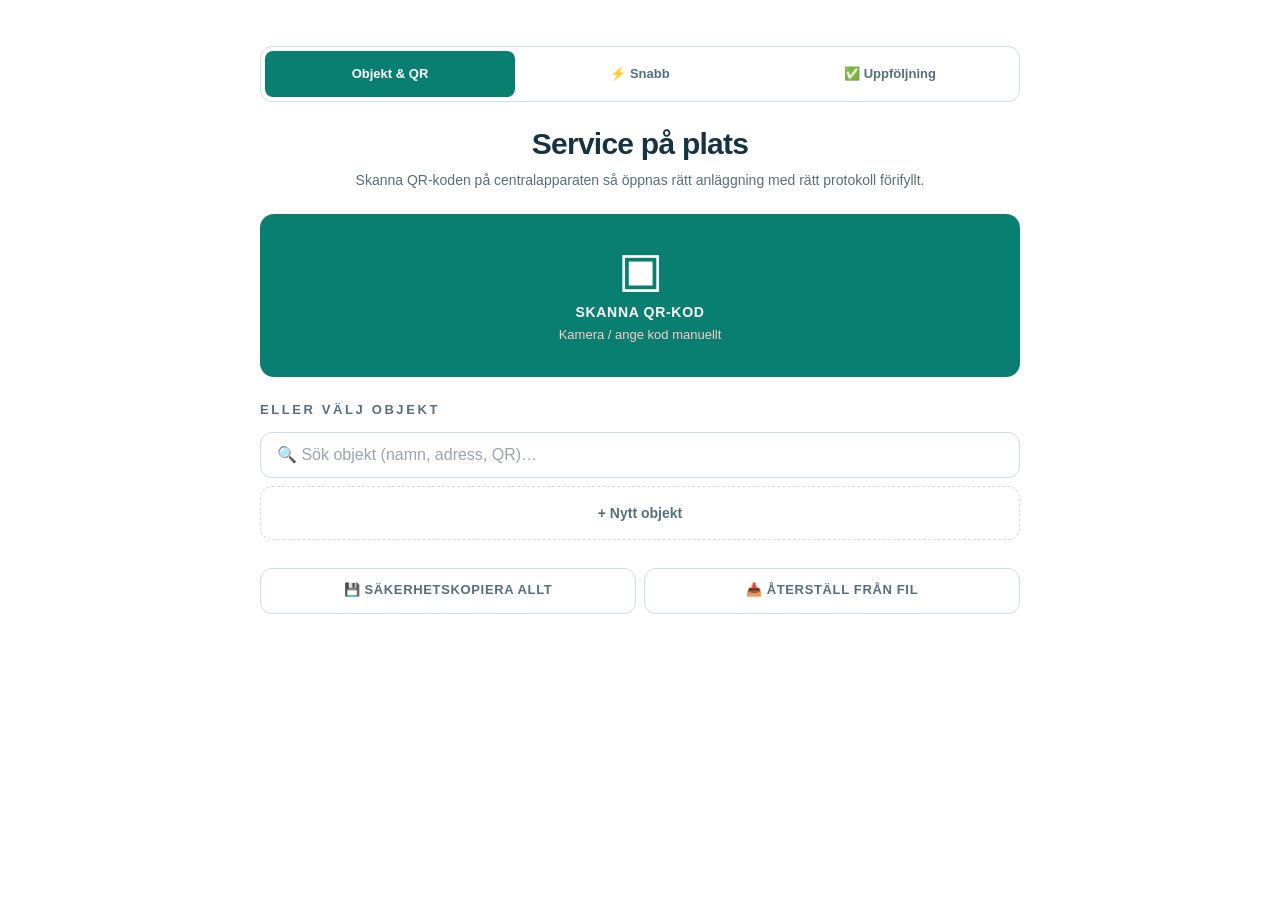
==== workspace.html @ cbe1acc6 "Add SakerhetSnabben Offline 1.4 for GitHub Pages" ====
<!doctype html><html lang="sv"><head><meta charset="utf-8"><meta name="viewport" content="width=device-width, initial-scale=1, viewport-fit=cover"><meta name="sn-offline-app" content="v1"><title>Objekt och protokoll · SäkerhetSnabben Offline</title><link rel="stylesheet" href="./engine.css"><link rel="stylesheet" href="./workspace.css"></head><body><div id="root"><p style="padding:24px">Öppnar din lokala arbetsyta…</p></div><datalist id="larmsandare-modeller"><option value="Contal Cat12Ce"></option></datalist><script src="./objects.js"></script><script src="./storage.js"></script><script>window.localReady.then(()=>{const script=document.createElement('script');script.src='./engine.js';document.body.append(script);}).catch(()=>{document.getElementById('root').textContent='Kunde inte öppna lokal lagring. Prova utan privat surfning.';});</script></body></html>
---- engine.css ----
*,:after,:before{--tw-border-spacing-x:0;--tw-border-spacing-y:0;--tw-translate-x:0;--tw-translate-y:0;--tw-rotate:0;--tw-skew-x:0;--tw-skew-y:0;--tw-scale-x:1;--tw-scale-y:1;--tw-pan-x: ;--tw-pan-y: ;--tw-pinch-zoom: ;--tw-scroll-snap-strictness:proximity;--tw-gradient-from-position: ;--tw-gradient-via-position: ;--tw-gradient-to-position: ;--tw-ordinal: ;--tw-slashed-zero: ;--tw-numeric-figure: ;--tw-numeric-spacing: ;--tw-numeric-fraction: ;--tw-ring-inset: ;--tw-ring-offset-width:0px;--tw-ring-offset-color:#fff;--tw-ring-color:rgba(59,130,246,.5);--tw-ring-offset-shadow:0 0 #0000;--tw-ring-shadow:0 0 #0000;--tw-shadow:0 0 #0000;--tw-shadow-colored:0 0 #0000;--tw-blur: ;--tw-brightness: ;--tw-contrast: ;--tw-grayscale: ;--tw-hue-rotate: ;--tw-invert: ;--tw-saturate: ;--tw-sepia: ;--tw-drop-shadow: ;--tw-backdrop-blur: ;--tw-backdrop-brightness: ;--tw-backdrop-contrast: ;--tw-backdrop-grayscale: ;--tw-backdrop-hue-rotate: ;--tw-backdrop-invert: ;--tw-backdrop-opacity: ;--tw-backdrop-saturate: ;--tw-backdrop-sepia: ;--tw-contain-size: ;--tw-contain-layout: ;--tw-contain-paint: ;--tw-contain-style: }::backdrop{--tw-border-spacing-x:0;--tw-border-spacing-y:0;--tw-translate-x:0;--tw-translate-y:0;--tw-rotate:0;--tw-skew-x:0;--tw-skew-y:0;--tw-scale-x:1;--tw-scale-y:1;--tw-pan-x: ;--tw-pan-y: ;--tw-pinch-zoom: ;--tw-scroll-snap-strictness:proximity;--tw-gradient-from-position: ;--tw-gradient-via-position: ;--tw-gradient-to-position: ;--tw-ordinal: ;--tw-slashed-zero: ;--tw-numeric-figure: ;--tw-numeric-spacing: ;--tw-numeric-fraction: ;--tw-ring-inset: ;--tw-ring-offset-width:0px;--tw-ring-offset-color:#fff;--tw-ring-color:rgba(59,130,246,.5);--tw-ring-offset-shadow:0 0 #0000;--tw-ring-shadow:0 0 #0000;--tw-shadow:0 0 #0000;--tw-shadow-colored:0 0 #0000;--tw-blur: ;--tw-brightness: ;--tw-contrast: ;--tw-grayscale: ;--tw-hue-rotate: ;--tw-invert: ;--tw-saturate: ;--tw-sepia: ;--tw-drop-shadow: ;--tw-backdrop-blur: ;--tw-backdrop-brightness: ;--tw-backdrop-contrast: ;--tw-backdrop-grayscale: ;--tw-backdrop-hue-rotate: ;--tw-backdrop-invert: ;--tw-backdrop-opacity: ;--tw-backdrop-saturate: ;--tw-backdrop-sepia: ;--tw-contain-size: ;--tw-contain-layout: ;--tw-contain-paint: ;--tw-contain-style: }/*! tailwindcss v3.4.14 | MIT License | https://tailwindcss.com*/*,:after,:before{box-sizing:border-box;border:0 solid #e5e7eb}:after,:before{--tw-content:""}:host,html{line-height:1.5;-webkit-text-size-adjust:100%;-moz-tab-size:4;-o-tab-size:4;tab-size:4;font-family:ui-sans-serif,system-ui,sans-serif,Apple Color Emoji,Segoe UI Emoji,Segoe UI Symbol,Noto Color Emoji;font-feature-settings:normal;font-variation-settings:normal;-webkit-tap-highlight-color:transparent}body{margin:0;line-height:inherit}hr{height:0;color:inherit;border-top-width:1px}abbr:where([title]){-webkit-text-decoration:underline dotted;text-decoration:underline dotted}h1,h2,h3,h4,h5,h6{font-size:inherit;font-weight:inherit}a{color:inherit;text-decoration:inherit}b,strong{font-weight:bolder}code,kbd,pre,samp{font-family:ui-monospace,SFMono-Regular,Menlo,Monaco,Consolas,Liberation Mono,Courier New,monospace;font-feature-settings:normal;font-variation-settings:normal;font-size:1em}small{font-size:80%}sub,sup{font-size:75%;line-height:0;position:relative;vertical-align:baseline}sub{bottom:-.25em}sup{top:-.5em}table{text-indent:0;border-color:inherit;border-collapse:collapse}button,input,optgroup,select,textarea{font-family:inherit;font-feature-settings:inherit;font-variation-settings:inherit;font-size:100%;font-weight:inherit;line-height:inherit;letter-spacing:inherit;color:inherit;margin:0;padding:0}button,select{text-transform:none}button,input:where([type=button]),input:where([type=reset]),input:where([type=submit]){-webkit-appearance:button;background-color:transparent;background-image:none}:-moz-focusring{outline:auto}:-moz-ui-invalid{box-shadow:none}progress{vertical-align:baseline}::-webkit-inner-spin-button,::-webkit-outer-spin-button{height:auto}[type=search]{-webkit-appearance:textfield;outline-offset:-2px}::-webkit-search-decoration{-webkit-appearance:none}::-webkit-file-upload-button{-webkit-appearance:button;font:inherit}summary{display:list-item}blockquote,dd,dl,figure,h1,h2,h3,h4,h5,h6,hr,p,pre{margin:0}fieldset{margin:0}fieldset,legend{padding:0}menu,ol,ul{list-style:none;margin:0;padding:0}dialog{padding:0}textarea{resize:vertical}input::-moz-placeholder,textarea::-moz-placeholder{opacity:1;color:#9ca3af}input::placeholder,textarea::placeholder{opacity:1;color:#9ca3af}[role=button],button{cursor:pointer}:disabled{cursor:default}audio,canvas,embed,iframe,img,object,svg,video{display:block;vertical-align:middle}img,video{max-width:100%;height:auto}[hidden]:where(:not([hidden=until-found])){display:none}.pointer-events-none{pointer-events:none}.collapse{visibility:collapse}.fixed{position:fixed}.absolute{position:absolute}.relative{position:relative}.sticky{position:sticky}.inset-0{inset:0}.inset-8{inset:2rem}.inset-x-8{left:2rem;right:2rem}.-right-2{right:-.5rem}.-top-2{top:-.5rem}.left-1\/2{left:50%}.right-4{right:1rem}.top-0{top:0}.top-16{top:4rem}.top-4{top:1rem}.top-\[57px\]{top:57px}.z-30{z-index:30}.z-40{z-index:40}.z-50{z-index:50}.col-span-1{grid-column:span 1/span 1}.col-span-2{grid-column:span 2/span 2}.col-span-3{grid-column:span 3/span 3}.mx-auto{margin-left:auto;margin-right:auto}.mb-1{margin-bottom:.25rem}.mb-2{margin-bottom:.5rem}.mb-3{margin-bottom:.75rem}.mb-5{margin-bottom:1.25rem}.mr-auto{margin-right:auto}.mt-0\.5{margin-top:.125rem}.mt-1{margin-top:.25rem}.mt-1\.5{margin-top:.375rem}.mt-2{margin-top:.5rem}.mt-3{margin-top:.75rem}.mt-4{margin-top:1rem}.block{display:block}.inline-block{display:inline-block}.flex{display:flex}.table{display:table}.grid{display:grid}.hidden{display:none}.h-0\.5{height:.125rem}.h-2\.5{height:.625rem}.h-4{height:1rem}.h-5{height:1.25rem}.h-56{height:14rem}.h-6{height:1.5rem}.h-7{height:1.75rem}.h-full{height:100%}.max-h-32{max-height:8rem}.min-h-screen{min-height:100vh}.w-2\.5{width:.625rem}.w-20{width:5rem}.w-4{width:1rem}.w-48{width:12rem}.w-5{width:1.25rem}.w-6{width:1.5rem}.w-7{width:1.75rem}.w-8{width:2rem}.w-full{width:100%}.min-w-0{min-width:0}.max-w-3xl{max-width:48rem}.max-w-\[480px\]{max-width:480px}.max-w-\[820px\]{max-width:820px}.max-w-md{max-width:28rem}.max-w-sm{max-width:24rem}.flex-1{flex:1 1 0%}.flex-\[2\]{flex:2}.shrink-0{flex-shrink:0}.-translate-x-1\/2{--tw-translate-x:-50%;transform:translate(var(--tw-translate-x),var(--tw-translate-y)) rotate(var(--tw-rotate)) skewX(var(--tw-skew-x)) skewY(var(--tw-skew-y)) scaleX(var(--tw-scale-x)) scaleY(var(--tw-scale-y))}@keyframes pulse{50%{opacity:.5}}.animate-pulse{animation:pulse 2s cubic-bezier(.4,0,.6,1) infinite}.cursor-crosshair{cursor:crosshair}.cursor-pointer{cursor:pointer}.grid-cols-1{grid-template-columns:repeat(1,minmax(0,1fr))}.grid-cols-12{grid-template-columns:repeat(12,minmax(0,1fr))}.grid-cols-2{grid-template-columns:repeat(2,minmax(0,1fr))}.flex-col{flex-direction:column}.flex-wrap{flex-wrap:wrap}.items-start{align-items:flex-start}.items-end{align-items:flex-end}.items-center{align-items:center}.justify-end{justify-content:flex-end}.justify-center{justify-content:center}.justify-between{justify-content:space-between}.gap-1{gap:.25rem}.gap-1\.5{gap:.375rem}.gap-2{gap:.5rem}.gap-2\.5{gap:.625rem}.gap-3{gap:.75rem}.gap-4{gap:1rem}.gap-5{gap:1.25rem}.gap-6{gap:1.5rem}.gap-x-6{-moz-column-gap:1.5rem;column-gap:1.5rem}.gap-y-1\.5{row-gap:.375rem}.space-y-1\.5>:not([hidden])~:not([hidden]){--tw-space-y-reverse:0;margin-top:calc(.375rem*(1 - var(--tw-space-y-reverse)));margin-bottom:calc(.375rem*var(--tw-space-y-reverse))}.space-y-2>:not([hidden])~:not([hidden]){--tw-space-y-reverse:0;margin-top:calc(.5rem*(1 - var(--tw-space-y-reverse)));margin-bottom:calc(.5rem*var(--tw-space-y-reverse))}.space-y-3>:not([hidden])~:not([hidden]){--tw-space-y-reverse:0;margin-top:calc(.75rem*(1 - var(--tw-space-y-reverse)));margin-bottom:calc(.75rem*var(--tw-space-y-reverse))}.space-y-4>:not([hidden])~:not([hidden]){--tw-space-y-reverse:0;margin-top:calc(1rem*(1 - var(--tw-space-y-reverse)));margin-bottom:calc(1rem*var(--tw-space-y-reverse))}.space-y-5>:not([hidden])~:not([hidden]){--tw-space-y-reverse:0;margin-top:calc(1.25rem*(1 - var(--tw-space-y-reverse)));margin-bottom:calc(1.25rem*var(--tw-space-y-reverse))}.space-y-6>:not([hidden])~:not([hidden]){--tw-space-y-reverse:0;margin-top:calc(1.5rem*(1 - var(--tw-space-y-reverse)));margin-bottom:calc(1.5rem*var(--tw-space-y-reverse))}.divide-y>:not([hidden])~:not([hidden]){--tw-divide-y-reverse:0;border-top-width:calc(1px*(1 - var(--tw-divide-y-reverse)));border-bottom-width:calc(1px*var(--tw-divide-y-reverse))}.divide-zinc-800\/70>:not([hidden])~:not([hidden]){border-color:rgba(39,39,42,.7)}.overflow-hidden,.truncate{overflow:hidden}.truncate{text-overflow:ellipsis;white-space:nowrap}.rounded{border-radius:.25rem}.rounded-2xl{border-radius:1rem}.rounded-full{border-radius:9999px}.rounded-lg{border-radius:.5rem}.rounded-md{border-radius:.375rem}.rounded-xl{border-radius:.75rem}.border{border-width:1px}.border-2{border-width:2px}.border-4{border-width:4px}.border-b{border-bottom-width:1px}.border-l{border-left-width:1px}.border-t{border-top-width:1px}.border-dashed{border-style:dashed}.border-amber-400{--tw-border-opacity:1;border-color:rgb(251 191 36/var(--tw-border-opacity))}.border-amber-500\/30{border-color:rgba(245,158,11,.3)}.border-amber-500\/40{border-color:rgba(245,158,11,.4)}.border-emerald-500{--tw-border-opacity:1;border-color:rgb(16 185 129/var(--tw-border-opacity))}.border-emerald-500\/30{border-color:rgba(16,185,129,.3)}.border-emerald-500\/40{border-color:rgba(16,185,129,.4)}.border-red-400{--tw-border-opacity:1;border-color:rgb(248 113 113/var(--tw-border-opacity))}.border-red-500{--tw-border-opacity:1;border-color:rgb(239 68 68/var(--tw-border-opacity))}.border-red-500\/40{border-color:rgba(239,68,68,.4)}.border-red-500\/60{border-color:rgba(239,68,68,.6)}.border-red-600\/60{border-color:rgba(220,38,38,.6)}.border-white\/50{border-color:hsla(0,0%,100%,.5)}.border-zinc-400{--tw-border-opacity:1;border-color:rgb(161 161 170/var(--tw-border-opacity))}.border-zinc-600{--tw-border-opacity:1;border-color:rgb(82 82 91/var(--tw-border-opacity))}.border-zinc-700{--tw-border-opacity:1;border-color:rgb(63 63 70/var(--tw-border-opacity))}.border-zinc-800{--tw-border-opacity:1;border-color:rgb(39 39 42/var(--tw-border-opacity))}.border-zinc-950{--tw-border-opacity:1;border-color:rgb(9 9 11/var(--tw-border-opacity))}.bg-amber-500{--tw-bg-opacity:1;background-color:rgb(245 158 11/var(--tw-bg-opacity))}.bg-amber-500\/5{background-color:rgba(245,158,11,.05)}.bg-emerald-500{--tw-bg-opacity:1;background-color:rgb(16 185 129/var(--tw-bg-opacity))}.bg-emerald-500\/15{background-color:rgba(16,185,129,.15)}.bg-emerald-500\/5{background-color:rgba(16,185,129,.05)}.bg-emerald-600{--tw-bg-opacity:1;background-color:rgb(5 150 105/var(--tw-bg-opacity))}.bg-red-500{--tw-bg-opacity:1;background-color:rgb(239 68 68/var(--tw-bg-opacity))}.bg-red-500\/15{background-color:rgba(239,68,68,.15)}.bg-red-500\/5{background-color:rgba(239,68,68,.05)}.bg-red-600{--tw-bg-opacity:1;background-color:rgb(220 38 38/var(--tw-bg-opacity))}.bg-red-600\/15{background-color:rgba(220,38,38,.15)}.bg-sky-600{--tw-bg-opacity:1;background-color:rgb(2 132 199/var(--tw-bg-opacity))}.bg-white{--tw-bg-opacity:1;background-color:rgb(255 255 255/var(--tw-bg-opacity))}.bg-zinc-300{--tw-bg-opacity:1;background-color:rgb(212 212 216/var(--tw-bg-opacity))}.bg-zinc-600{--tw-bg-opacity:1;background-color:rgb(82 82 91/var(--tw-bg-opacity))}.bg-zinc-800{--tw-bg-opacity:1;background-color:rgb(39 39 42/var(--tw-bg-opacity))}.bg-zinc-800\/50{background-color:rgba(39,39,42,.5)}.bg-zinc-900{--tw-bg-opacity:1;background-color:rgb(24 24 27/var(--tw-bg-opacity))}.bg-zinc-950{--tw-bg-opacity:1;background-color:rgb(9 9 11/var(--tw-bg-opacity))}.bg-zinc-950\/60{background-color:rgba(9,9,11,.6)}.bg-zinc-950\/90{background-color:rgba(9,9,11,.9)}.bg-zinc-950\/95{background-color:rgba(9,9,11,.95)}.object-cover{-o-object-fit:cover;object-fit:cover}.p-1{padding:.25rem}.p-10{padding:2.5rem}.p-2{padding:.5rem}.p-2\.5{padding:.625rem}.p-3{padding:.75rem}.p-4{padding:1rem}.p-5{padding:1.25rem}.p-6{padding:1.5rem}.p-8{padding:2rem}.px-1{padding-left:.25rem;padding-right:.25rem}.px-2{padding-left:.5rem;padding-right:.5rem}.px-2\.5{padding-left:.625rem;padding-right:.625rem}.px-3{padding-left:.75rem;padding-right:.75rem}.px-3\.5{padding-left:.875rem;padding-right:.875rem}.px-4{padding-left:1rem;padding-right:1rem}.px-5{padding-left:1.25rem;padding-right:1.25rem}.py-1{padding-top:.25rem;padding-bottom:.25rem}.py-1\.5{padding-top:.375rem;padding-bottom:.375rem}.py-2{padding-top:.5rem;padding-bottom:.5rem}.py-2\.5{padding-top:.625rem;padding-bottom:.625rem}.py-3{padding-top:.75rem;padding-bottom:.75rem}.py-3\.5{padding-top:.875rem;padding-bottom:.875rem}.py-4{padding-top:1rem;padding-bottom:1rem}.py-8{padding-top:2rem;padding-bottom:2rem}.pl-3{padding-left:.75rem}.pt-0\.5{padding-top:.125rem}.pt-1{padding-top:.25rem}.pt-2{padding-top:.5rem}.pt-6{padding-top:1.5rem}.text-left{text-align:left}.text-center{text-align:center}.text-right{text-align:right}.text-2xl{font-size:1.5rem;line-height:2rem}.text-3xl{font-size:1.875rem;line-height:2.25rem}.text-4xl{font-size:2.25rem;line-height:2.5rem}.text-5xl{font-size:3rem;line-height:1}.text-\[10px\]{font-size:10px}.text-\[11px\]{font-size:11px}.text-\[12px\]{font-size:12px}.text-\[13px\]{font-size:13px}.text-\[9px\]{font-size:9px}.text-base{font-size:1rem;line-height:1.5rem}.text-lg{font-size:1.125rem;line-height:1.75rem}.text-sm{font-size:.875rem;line-height:1.25rem}.text-xl{font-size:1.25rem;line-height:1.75rem}.text-xs{font-size:.75rem;line-height:1rem}.font-black{font-weight:900}.font-bold{font-weight:700}.font-extrabold{font-weight:800}.font-normal{font-weight:400}.uppercase{text-transform:uppercase}.normal-case{text-transform:none}.leading-none{line-height:1}.leading-snug{line-height:1.375}.tracking-\[0\.2em\]{letter-spacing:.2em}.tracking-tight{letter-spacing:-.025em}.tracking-wide{letter-spacing:.025em}.tracking-wider{letter-spacing:.05em}.text-amber-400{--tw-text-opacity:1;color:rgb(251 191 36/var(--tw-text-opacity))}.text-amber-500{--tw-text-opacity:1;color:rgb(245 158 11/var(--tw-text-opacity))}.text-emerald-400{--tw-text-opacity:1;color:rgb(52 211 153/var(--tw-text-opacity))}.text-emerald-500{--tw-text-opacity:1;color:rgb(16 185 129/var(--tw-text-opacity))}.text-red-200{--tw-text-opacity:1;color:rgb(254 202 202/var(--tw-text-opacity))}.text-red-300{--tw-text-opacity:1;color:rgb(252 165 165/var(--tw-text-opacity))}.text-red-400{--tw-text-opacity:1;color:rgb(248 113 113/var(--tw-text-opacity))}.text-red-500{--tw-text-opacity:1;color:rgb(239 68 68/var(--tw-text-opacity))}.text-red-600{--tw-text-opacity:1;color:rgb(220 38 38/var(--tw-text-opacity))}.text-sky-500{--tw-text-opacity:1;color:rgb(14 165 233/var(--tw-text-opacity))}.text-white{--tw-text-opacity:1;color:rgb(255 255 255/var(--tw-text-opacity))}.text-zinc-100{--tw-text-opacity:1;color:rgb(244 244 245/var(--tw-text-opacity))}.text-zinc-300{--tw-text-opacity:1;color:rgb(212 212 216/var(--tw-text-opacity))}.text-zinc-400{--tw-text-opacity:1;color:rgb(161 161 170/var(--tw-text-opacity))}.text-zinc-500{--tw-text-opacity:1;color:rgb(113 113 122/var(--tw-text-opacity))}.text-zinc-600{--tw-text-opacity:1;color:rgb(82 82 91/var(--tw-text-opacity))}.text-zinc-700{--tw-text-opacity:1;color:rgb(63 63 70/var(--tw-text-opacity))}.text-zinc-900{--tw-text-opacity:1;color:rgb(24 24 27/var(--tw-text-opacity))}.text-zinc-950{--tw-text-opacity:1;color:rgb(9 9 11/var(--tw-text-opacity))}.opacity-40{opacity:.4}.opacity-80{opacity:.8}.shadow-2xl{--tw-shadow:0 25px 50px -12px rgba(0,0,0,.25);--tw-shadow-colored:0 25px 50px -12px var(--tw-shadow-color)}.shadow-2xl,.shadow-lg{box-shadow:var(--tw-ring-offset-shadow,0 0 #0000),var(--tw-ring-shadow,0 0 #0000),var(--tw-shadow)}.shadow-lg{--tw-shadow:0 10px 15px -3px rgba(0,0,0,.1),0 4px 6px -4px rgba(0,0,0,.1);--tw-shadow-colored:0 10px 15px -3px var(--tw-shadow-color),0 4px 6px -4px var(--tw-shadow-color)}.shadow-xl{--tw-shadow:0 20px 25px -5px rgba(0,0,0,.1),0 8px 10px -6px rgba(0,0,0,.1);--tw-shadow-colored:0 20px 25px -5px var(--tw-shadow-color),0 8px 10px -6px var(--tw-shadow-color);box-shadow:var(--tw-ring-offset-shadow,0 0 #0000),var(--tw-ring-shadow,0 0 #0000),var(--tw-shadow)}.shadow-red-900\/30{--tw-shadow-color:rgba(127,29,29,.3);--tw-shadow:var(--tw-shadow-colored)}.ring{--tw-ring-offset-shadow:var(--tw-ring-inset) 0 0 0 var(--tw-ring-offset-width) var(--tw-ring-offset-color);--tw-ring-shadow:var(--tw-ring-inset) 0 0 0 calc(3px + var(--tw-ring-offset-width)) var(--tw-ring-color);box-shadow:var(--tw-ring-offset-shadow),var(--tw-ring-shadow),var(--tw-shadow,0 0 #0000)}.filter{filter:var(--tw-blur) var(--tw-brightness) var(--tw-contrast) var(--tw-grayscale) var(--tw-hue-rotate) var(--tw-invert) var(--tw-saturate) var(--tw-sepia) var(--tw-drop-shadow)}.backdrop-blur{--tw-backdrop-blur:blur(8px);-webkit-backdrop-filter:var(--tw-backdrop-blur) var(--tw-backdrop-brightness) var(--tw-backdrop-contrast) var(--tw-backdrop-grayscale) var(--tw-backdrop-hue-rotate) var(--tw-backdrop-invert) var(--tw-backdrop-opacity) var(--tw-backdrop-saturate) var(--tw-backdrop-sepia);backdrop-filter:var(--tw-backdrop-blur) var(--tw-backdrop-brightness) var(--tw-backdrop-contrast) var(--tw-backdrop-grayscale) var(--tw-backdrop-hue-rotate) var(--tw-backdrop-invert) var(--tw-backdrop-opacity) var(--tw-backdrop-saturate) var(--tw-backdrop-sepia)}.transition-colors{transition-property:color,background-color,border-color,text-decoration-color,fill,stroke;transition-timing-function:cubic-bezier(.4,0,.2,1);transition-duration:.15s}.hover\:border-amber-500:hover{--tw-border-opacity:1;border-color:rgb(245 158 11/var(--tw-border-opacity))}.hover\:border-emerald-500:hover{--tw-border-opacity:1;border-color:rgb(16 185 129/var(--tw-border-opacity))}.hover\:border-red-500:hover{--tw-border-opacity:1;border-color:rgb(239 68 68/var(--tw-border-opacity))}.hover\:border-red-900:hover{--tw-border-opacity:1;border-color:rgb(127 29 29/var(--tw-border-opacity))}.hover\:border-sky-500:hover{--tw-border-opacity:1;border-color:rgb(14 165 233/var(--tw-border-opacity))}.hover\:border-zinc-500:hover{--tw-border-opacity:1;border-color:rgb(113 113 122/var(--tw-border-opacity))}.hover\:bg-amber-400:hover{--tw-bg-opacity:1;background-color:rgb(251 191 36/var(--tw-bg-opacity))}.hover\:bg-emerald-500:hover{--tw-bg-opacity:1;background-color:rgb(16 185 129/var(--tw-bg-opacity))}.hover\:bg-red-50:hover{--tw-bg-opacity:1;background-color:rgb(254 242 242/var(--tw-bg-opacity))}.hover\:bg-red-500:hover{--tw-bg-opacity:1;background-color:rgb(239 68 68/var(--tw-bg-opacity))}.hover\:bg-red-600:hover{--tw-bg-opacity:1;background-color:rgb(220 38 38/var(--tw-bg-opacity))}.hover\:bg-sky-500:hover{--tw-bg-opacity:1;background-color:rgb(14 165 233/var(--tw-bg-opacity))}.hover\:bg-zinc-100:hover{--tw-bg-opacity:1;background-color:rgb(244 244 245/var(--tw-bg-opacity))}.hover\:bg-zinc-700:hover{--tw-bg-opacity:1;background-color:rgb(63 63 70/var(--tw-bg-opacity))}.hover\:bg-zinc-800:hover{--tw-bg-opacity:1;background-color:rgb(39 39 42/var(--tw-bg-opacity))}.hover\:bg-zinc-800\/30:hover{background-color:rgba(39,39,42,.3)}.hover\:text-amber-400:hover{--tw-text-opacity:1;color:rgb(251 191 36/var(--tw-text-opacity))}.hover\:text-emerald-400:hover{--tw-text-opacity:1;color:rgb(52 211 153/var(--tw-text-opacity))}.hover\:text-red-400:hover{--tw-text-opacity:1;color:rgb(248 113 113/var(--tw-text-opacity))}.hover\:text-red-500:hover{--tw-text-opacity:1;color:rgb(239 68 68/var(--tw-text-opacity))}.hover\:text-sky-400:hover{--tw-text-opacity:1;color:rgb(56 189 248/var(--tw-text-opacity))}.hover\:text-white:hover{--tw-text-opacity:1;color:rgb(255 255 255/var(--tw-text-opacity))}.hover\:text-zinc-200:hover{--tw-text-opacity:1;color:rgb(228 228 231/var(--tw-text-opacity))}.hover\:text-zinc-300:hover{--tw-text-opacity:1;color:rgb(212 212 216/var(--tw-text-opacity))}.hover\:text-zinc-950:hover{--tw-text-opacity:1;color:rgb(9 9 11/var(--tw-text-opacity))}.focus\:border-amber-500:focus{--tw-border-opacity:1;border-color:rgb(245 158 11/var(--tw-border-opacity))}.focus\:border-red-500:focus{--tw-border-opacity:1;border-color:rgb(239 68 68/var(--tw-border-opacity))}.focus\:border-sky-500:focus{--tw-border-opacity:1;border-color:rgb(14 165 233/var(--tw-border-opacity))}.focus\:outline-none:focus{outline:2px solid transparent;outline-offset:2px}.disabled\:cursor-not-allowed:disabled{cursor:not-allowed}.disabled\:opacity-40:disabled{opacity:.4}@media (min-width:640px){.sm\:col-span-2{grid-column:span 2/span 2}.sm\:block{display:block}.sm\:grid-cols-2{grid-template-columns:repeat(2,minmax(0,1fr))}.sm\:grid-cols-3{grid-template-columns:repeat(3,minmax(0,1fr))}.sm\:grid-cols-4{grid-template-columns:repeat(4,minmax(0,1fr))}.sm\:grid-cols-5{grid-template-columns:repeat(5,minmax(0,1fr))}.sm\:flex-row{flex-direction:row}.sm\:justify-start{justify-content:flex-start}.sm\:text-left{text-align:left}}
html,body{margin:0;background:#09090b}
---- workspace.css ----
/* A light, field-friendly treatment of the retained protocol engine. Printed reports are untouched. */
@media screen {
 html,body{background:#f2f5f7!important;color-scheme:light;-webkit-text-size-adjust:100%}
 #root>.min-h-screen{background:#f2f5f7!important;color:#153343!important;font-family:-apple-system,BlinkMacSystemFont,"Segoe UI",sans-serif!important}
 #root header{position:relative!important;background:#fff!important;color:#102c3b;border-color:#d9e2e7!important;padding:12px 18px!important}
 #root header>button:first-child{display:none}
 #root header:has(>button:only-child){display:none}
 #root main:not(.print-root){padding:22px 18px!important;max-width:960px!important}
 #root .max-w-md{max-width:760px}
 #root .bg-zinc-900,#root .bg-zinc-950{background:#fff!important}
 #root .bg-zinc-800,#root [class*="bg-zinc-800/"]{background:#eaf0f3!important}
 #root [class*="border-zinc-"]{border-color:#cfdde4!important}
 #root .text-zinc-100,#root .text-zinc-200,#root .text-zinc-300{color:#153343!important}
 #root .bg-zinc-950.text-white,#root .bg-zinc-900.text-white{color:#153343!important}
 #root .bg-zinc-600{color:#fff!important}
 #root .text-zinc-400,#root .text-zinc-500,#root .text-zinc-600{color:#566f7d!important}
 #root .bg-red-600,#root .bg-red-500{background:#087f70!important;color:white!important}
 #root .text-red-500{color:#b93636!important}
 #root button,#root input,#root select,#root textarea{min-height:46px;touch-action:manipulation}
 #root input,#root select,#root textarea{font-size:16px!important;color:#173a4b!important;background:#fff!important}
 #root button{font-size:14px!important}
 #root [class*="text-[10px]"],#root [class*="text-[11px]"],#root .text-xs{font-size:13px!important;line-height:1.45}
 #root .rounded-2xl{border-radius:14px}
 #root button:focus-visible,#root input:focus-visible,#root select:focus-visible,#root textarea:focus-visible{outline:3px solid #0ba58d!important;outline-offset:2px}
 #root .shadow-red-900\/30{box-shadow:none}
 #root .flex.items-start.justify-between.gap-4:has(button[aria-pressed]){flex-wrap:wrap;gap:12px}
 #root .flex.items-start.justify-between.gap-4>div:has(>button[aria-pressed]){margin-left:auto}
 #root .bg-black\/80{background:rgba(15,41,53,.8)!important}
 #root button[aria-pressed=true]{outline:2px solid #234f61;outline-offset:-2px}
 #root .bg-emerald-500{color:#063b31!important}
 #root .bg-amber-500{color:#432c02!important}
}
@media screen and (max-width:420px){#root .grid-cols-3{grid-template-columns:repeat(2,minmax(0,1fr))}#root main:not(.print-root){padding:16px 12px!important}}
@media(prefers-reduced-motion:reduce){*,*::before,*::after{animation-duration:.01ms!important;transition-duration:.01ms!important}}
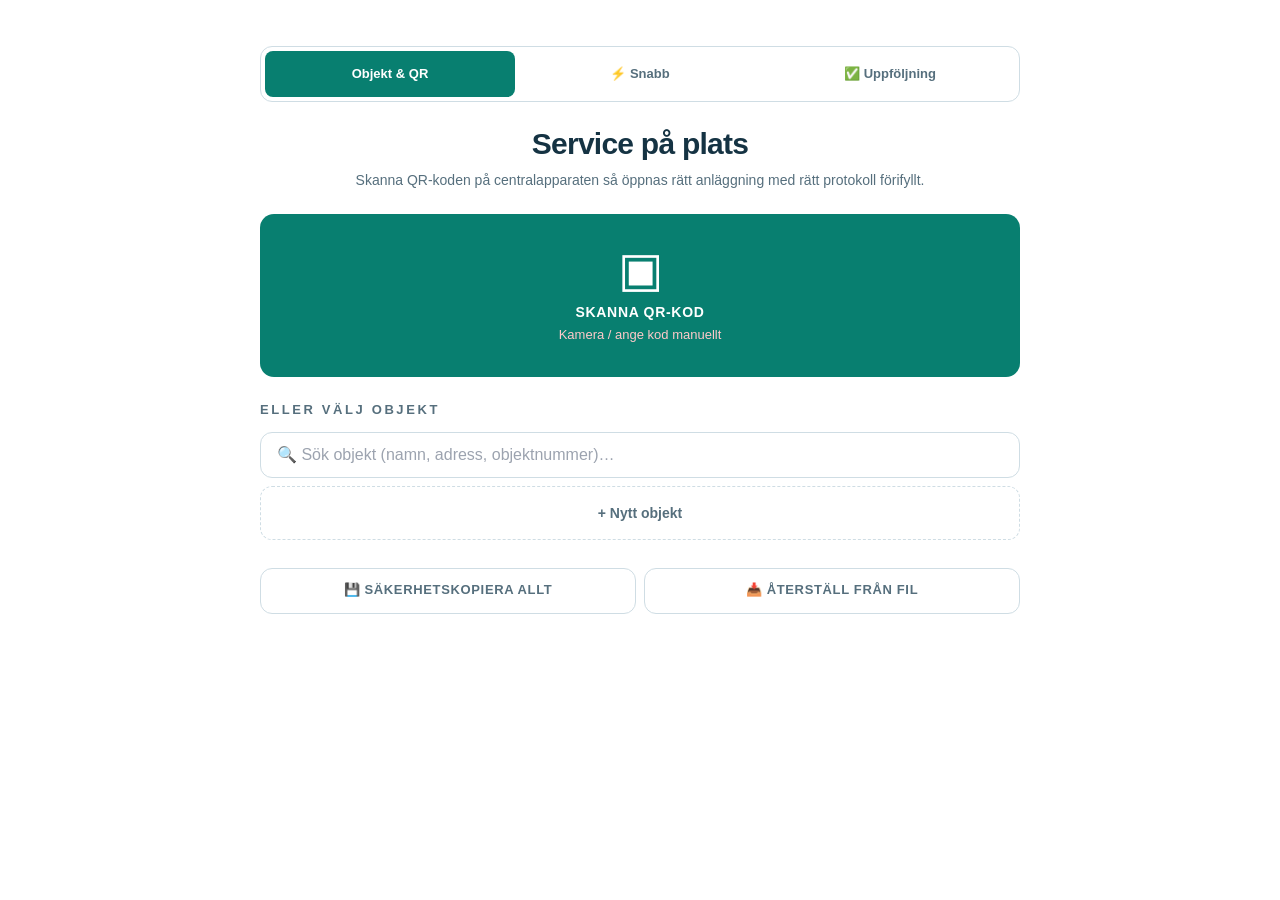
==== commit 119cd35a: "Add detector testing flow, panel address formats and BL401 result snapshots" ====
--- a/workspace.html
+++ b/workspace.html
@@ -1 +1 @@
-<!doctype html><html lang="sv"><head><meta charset="utf-8"><meta name="viewport" content="width=device-width, initial-scale=1, viewport-fit=cover"><meta name="sn-offline-app" content="v1"><title>Objekt och protokoll · SäkerhetSnabben Offline</title><link rel="stylesheet" href="./engine.css"><link rel="stylesheet" href="./workspace.css"></head><body><div id="root"><p style="padding:24px">Öppnar din lokala arbetsyta…</p></div><datalist id="larmsandare-modeller"><option value="Contal Cat12Ce"></option></datalist><script src="./objects.js"></script><script src="./storage.js"></script><script>window.localReady.then(()=>{const script=document.createElement('script');script.src='./engine.js';document.body.append(script);}).catch(()=>{document.getElementById('root').textContent='Kunde inte öppna lokal lagring. Prova utan privat surfning.';});</script></body></html>+<!doctype html><html lang="sv"><head><meta charset="utf-8"><meta name="viewport" content="width=device-width, initial-scale=1, viewport-fit=cover"><meta name="sn-offline-app" content="v1"><title>Objekt och protokoll · SäkerhetSnabben Offline</title><link rel="stylesheet" href="./engine.css"><link rel="stylesheet" href="./workspace.css"></head><body><div id="root"><p style="padding:24px">Öppnar din lokala arbetsyta…</p></div><datalist id="larmsandare-modeller"><option value="Contal Cat12Ce"></option></datalist><script src="./objects.js"></script><script src="./detectors.js"></script><script src="./storage.js"></script><script>window.localReady.then(()=>{const script=document.createElement('script');script.src='./engine.js';document.body.append(script);}).catch(()=>{document.getElementById('root').textContent='Kunde inte öppna lokal lagring. Prova utan privat surfning.';});</script></body></html>
--- a/workspace.css
+++ b/workspace.css
@@ -1,4 +1,7 @@
-/* A light, field-friendly treatment of the retained protocol engine. Printed reports are untouched. */
+/* A light, field-friendly treatment of the retained protocol engine. */
+.object-list-card{display:flex!important;flex-direction:column;align-items:stretch!important;gap:8px;overflow-wrap:anywhere}
+.object-list-card>div{width:100%;min-width:0}
+.object-number{display:block;font-size:13px;color:#566f7d}
 @media screen {
  html,body{background:#f2f5f7!important;color-scheme:light;-webkit-text-size-adjust:100%}
  #root>.min-h-screen{background:#f2f5f7!important;color:#153343!important;font-family:-apple-system,BlinkMacSystemFont,"Segoe UI",sans-serif!important}
